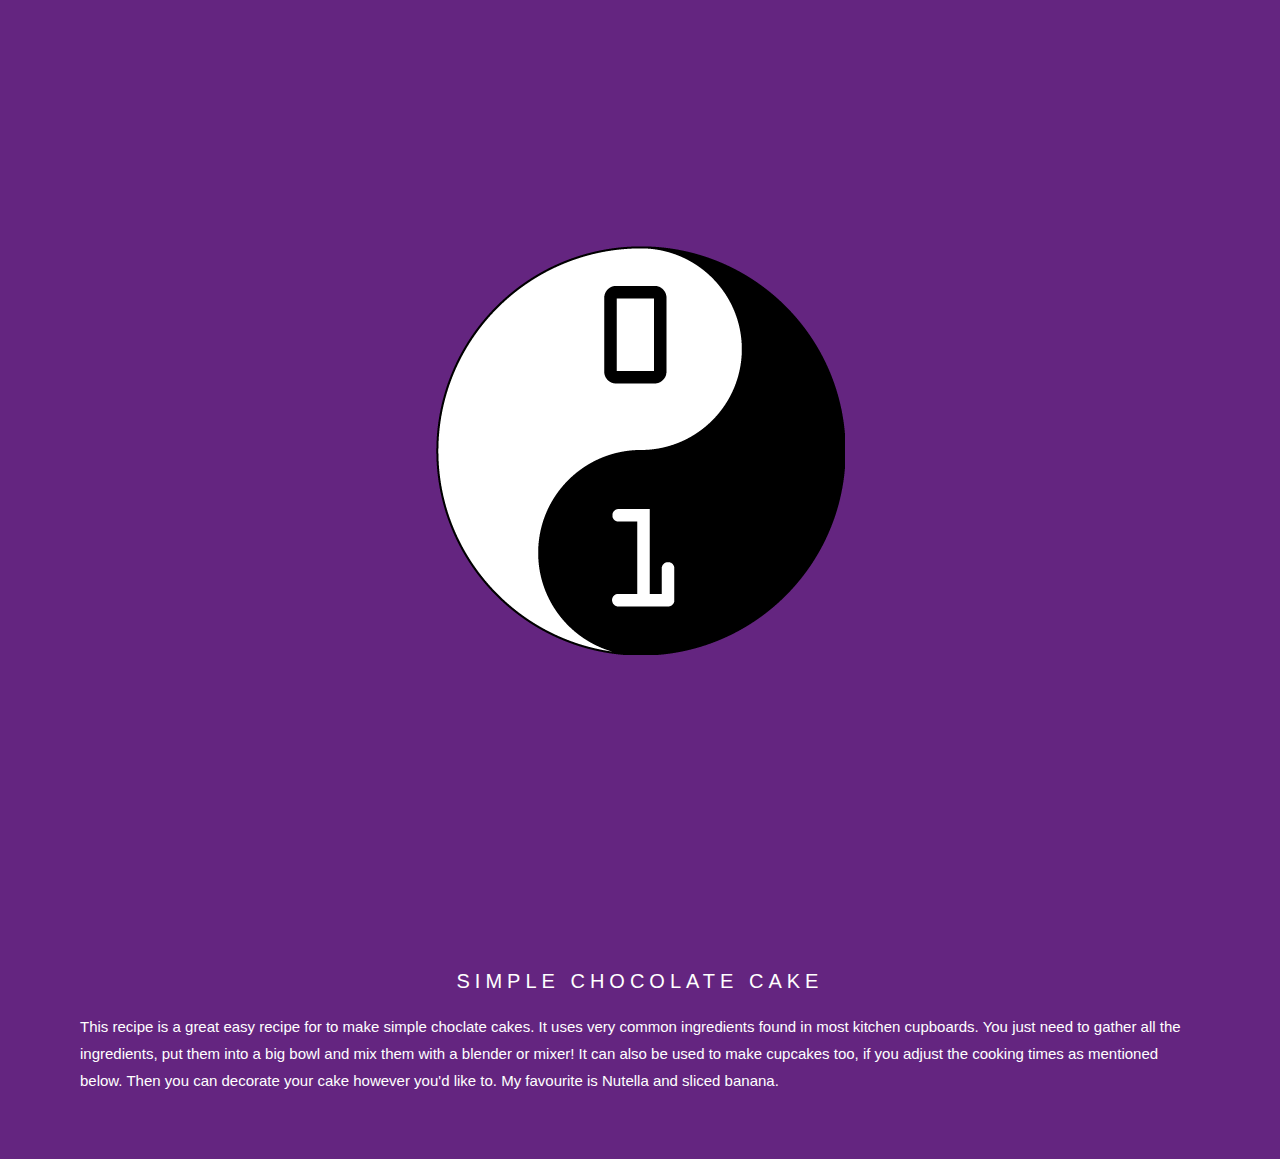
==== starterSource/starterSource/index.html @ d5902340 "Initial commit" ====
<!DOCTYPE html>
<html>
  <head>
    <meta name="viewport" content="width=device-width, initial-scale=1">
    <link rel="stylesheet" type="text/css" href="style.css">
  </head>
  
  <div class="cd-logo">
    
  </div>
  
  <div class="textSection">
    <h3>SIMPLE CHOCOLATE CAKE</h3>
    <p>This recipe is a great easy recipe for to make simple choclate cakes.
    It uses very common ingredients found in most kitchen cupboards.
    You just need to gather all the ingredients, put them into a big bowl
    and mix them with a blender or mixer!
    It can also be used to make cupcakes too, if you adjust
    the cooking times as mentioned below.
    Then you can decorate your cake however you'd like to.
    My favourite is Nutella and sliced banana. 
    </p>
  </div>
  
</html>
---- starterSource/starterSource/style.css ----
body, html {
  height: 100%;
  margin: 0;
  font: 400 15px/1.8 "Lato", sans-serif;
  color: White;
}

.cd-logo {
  position: relative;
  background-position: center;
  background-repeat: no-repeat;
  background-color: #642580;
  background-size: cover;
  min-height: 100%;
}

.cd-logo {
  background-image: url("CoderDojo.png");
  min-height: 100%;
  background-size: auto;
}

h3 {
  letter-spacing: 5px;
  text-transform: uppercase;
  font: 20px "Lato", sans-serif;
  color: white;
  text-align:center
}

.textSection {
  background-color:#642580;
  padding:50px 80px;
}
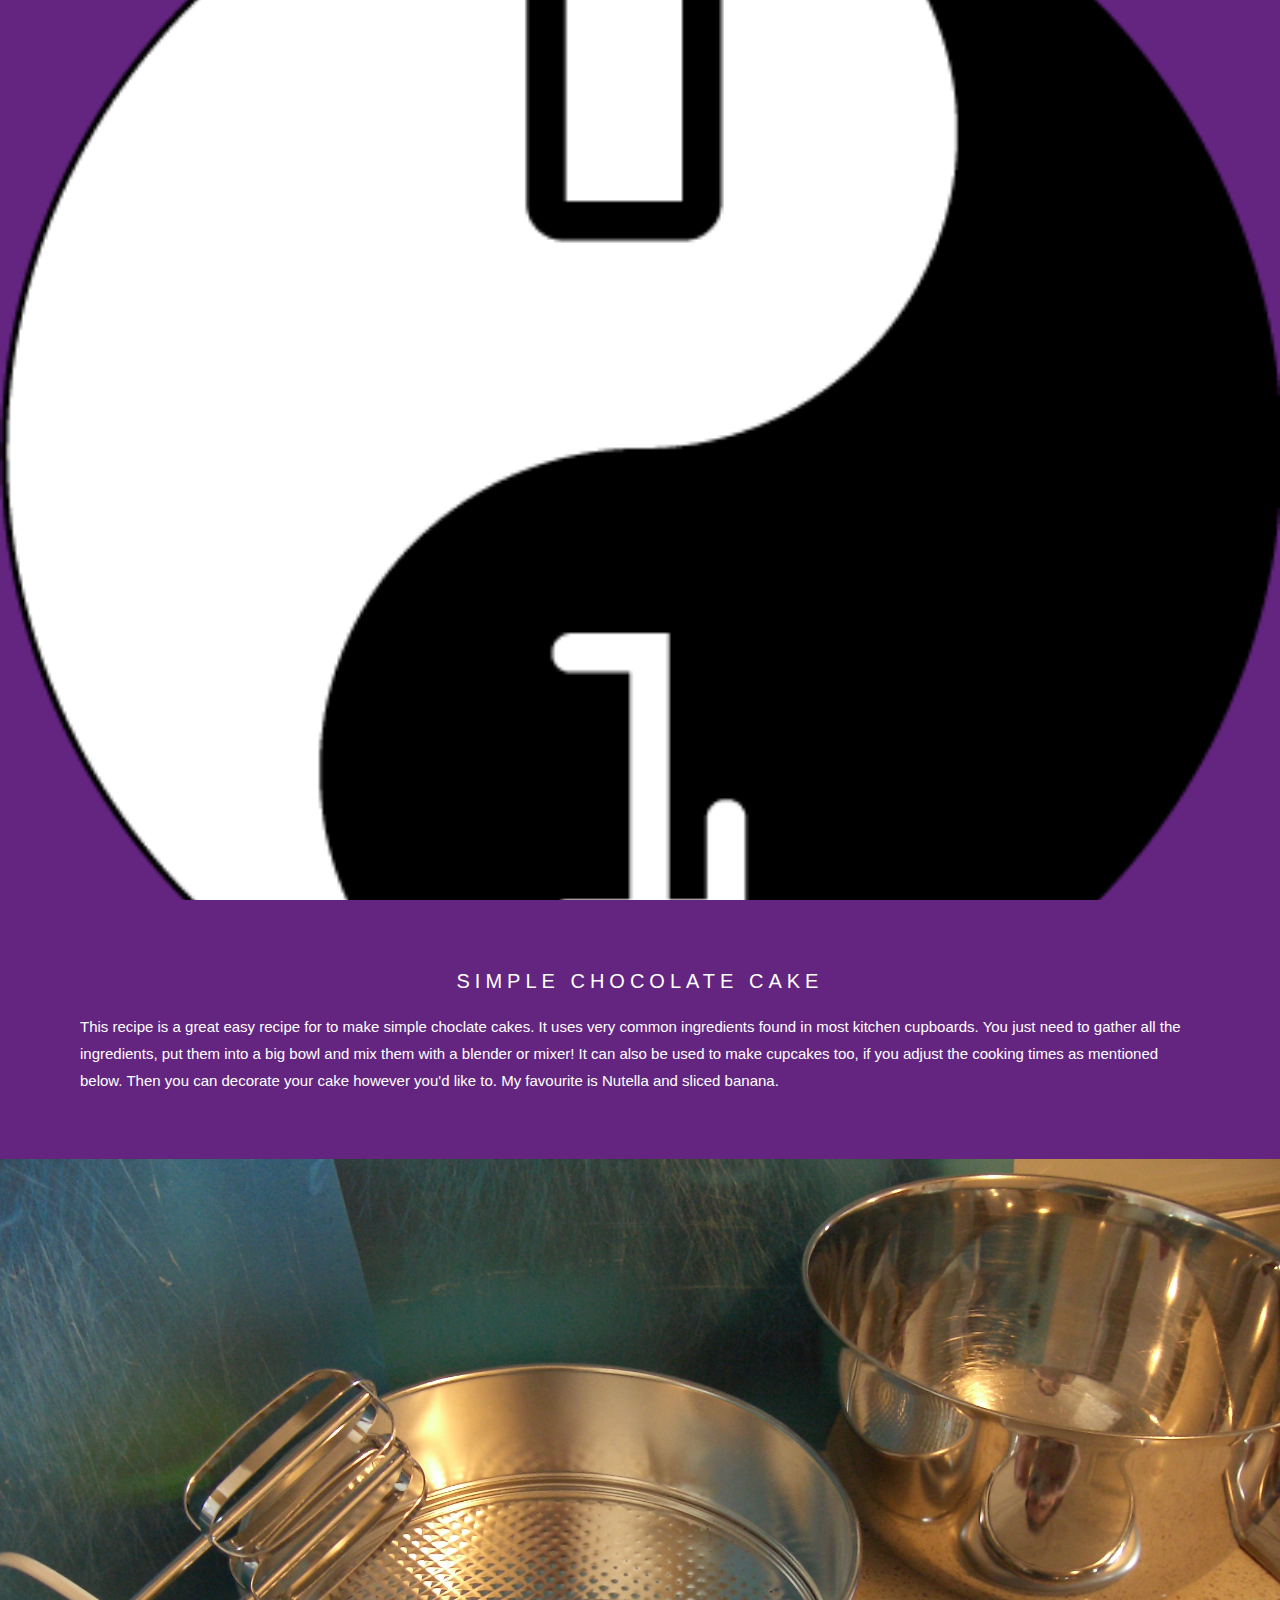
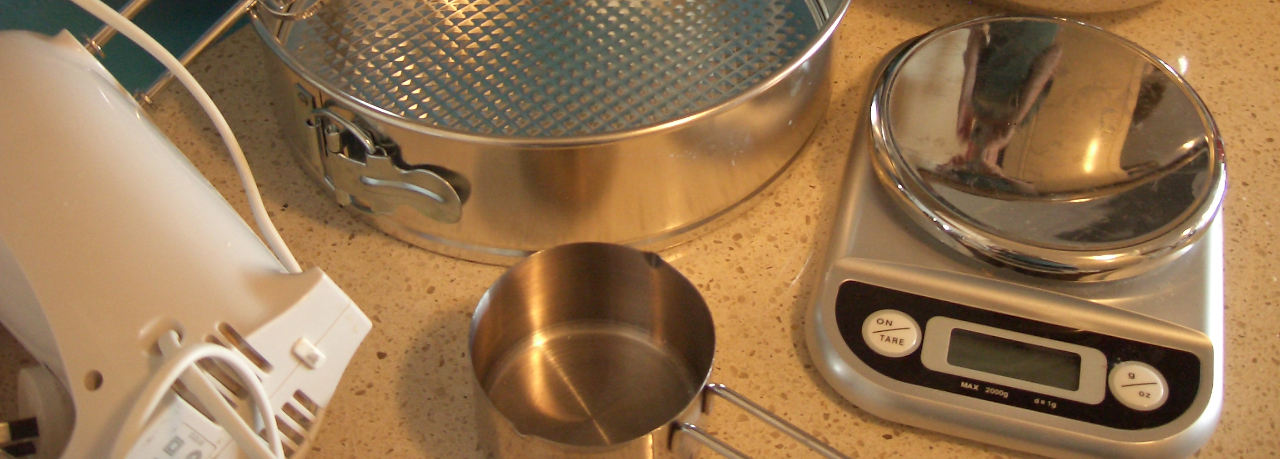
==== commit 6ad3eb28: "Updated website" ====
--- a/starterSource/starterSource/index.html
+++ b/starterSource/starterSource/index.html
@@ -22,4 +22,8 @@
     </p>
   </div>
   
+<div class="kitchen-equipment">
+
+</div>
+
 </html>--- a/starterSource/starterSource/style.css
+++ b/starterSource/starterSource/style.css
@@ -31,4 +31,17 @@
 .textSection {
   background-color:#642580;
   padding:50px 80px;
+}
+
+.kitchen-equipment{
+  background-image: url("utensils.JPG");
+}
+
+.cd-logo, .kitchen-equipment{
+  position:relative;
+  background-position:center;
+  background-repeat: no-repeat;
+  background-color: #642580;
+  background-size: cover;
+  min-height:100%;
 }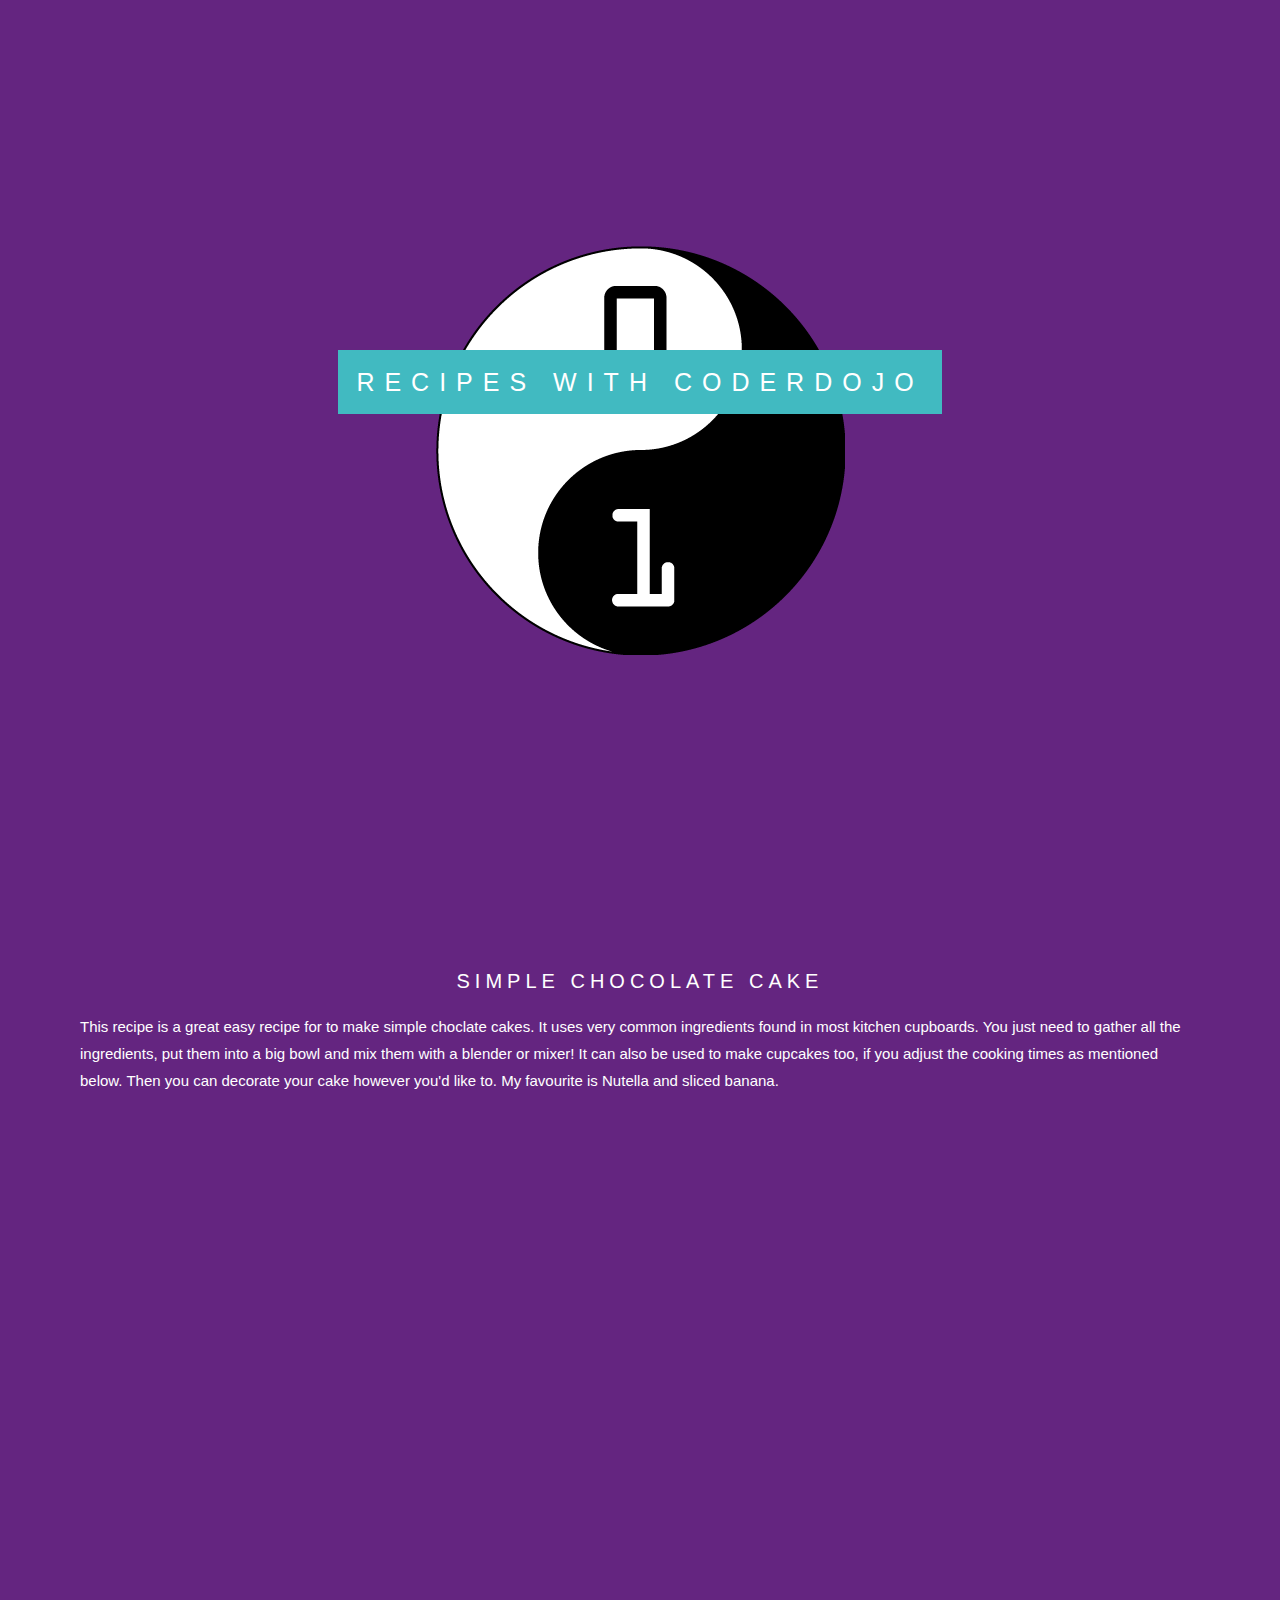
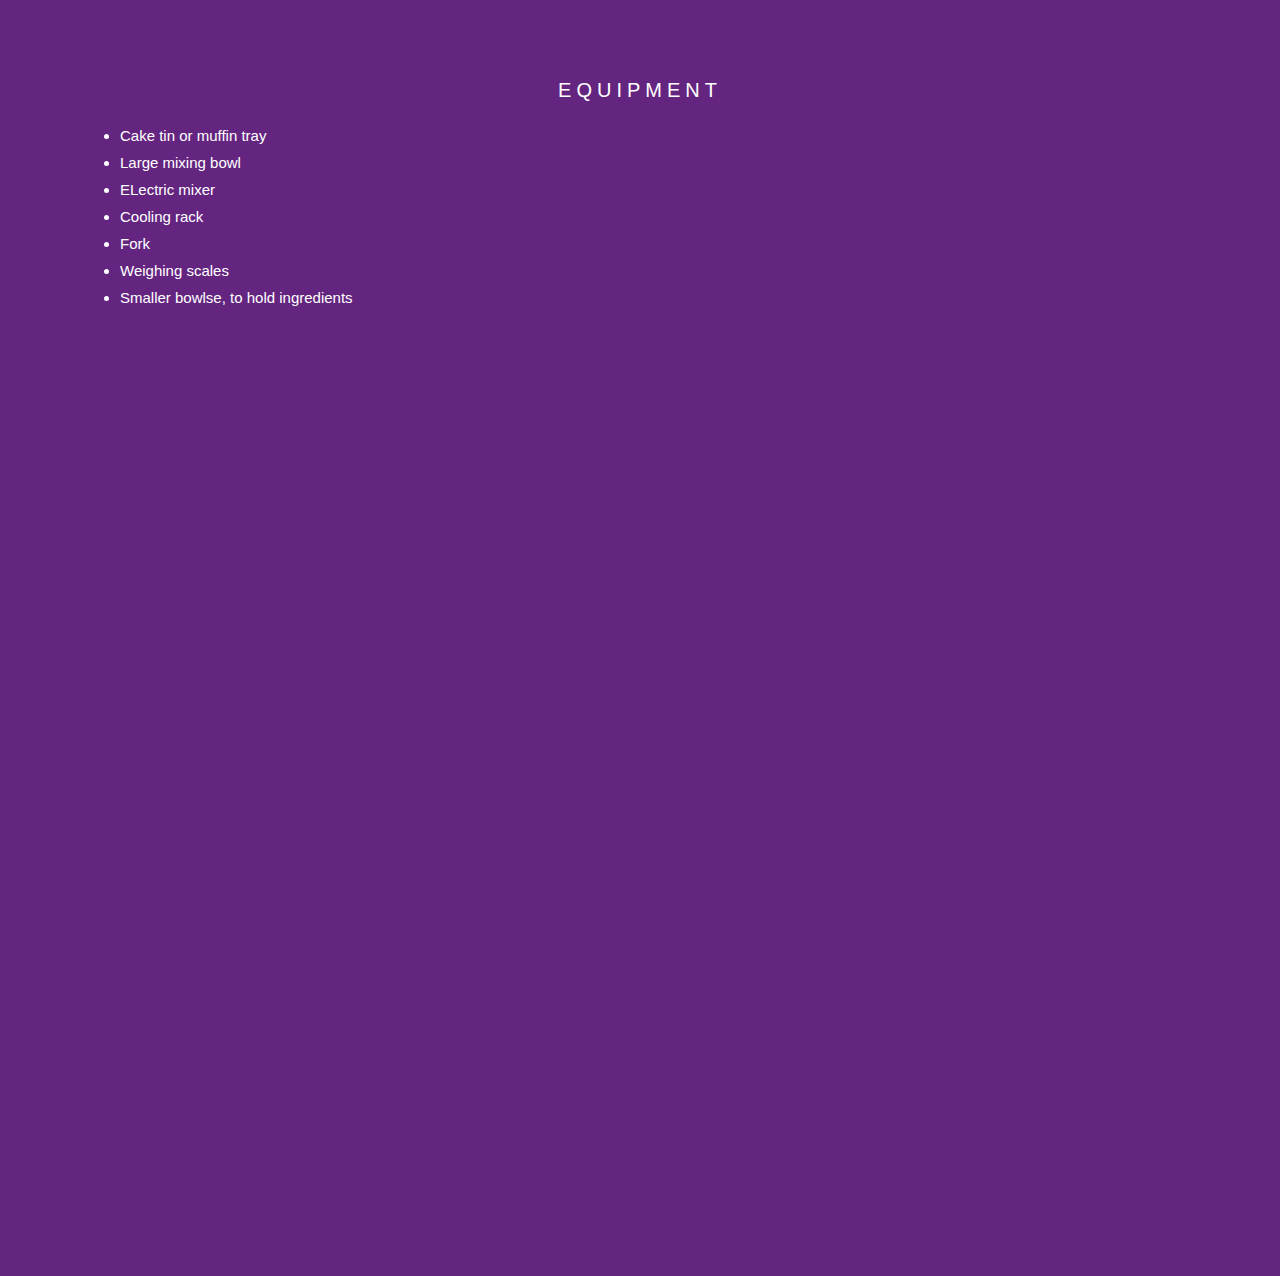
==== commit f94ba8b6: "Added scroll and title" ====
--- a/starterSource/starterSource/index.html
+++ b/starterSource/starterSource/index.html
@@ -6,7 +6,9 @@
   </head>
   
   <div class="cd-logo">
-    
+    <div class="caption">
+      <span class="border" >RECIPES WITH CODERDOJO</span>
+    </div>
   </div>
   
   <div class="textSection">
@@ -21,9 +23,25 @@
     My favourite is Nutella and sliced banana. 
     </p>
   </div>
-  
-<div class="kitchen-equipment">
+
+  <div class="kitchen-equipment">
+
+  </div>
+
+<div class="textSection">
+  <h3>EQUIPMENT</h3>
+  <ul>
+    <li>Cake tin or muffin tray</li>
+    <li>Large mixing bowl</li>
+    <li>ELectric mixer</li>
+    <li>Cooling rack</li>
+    <li>Fork</li>
+    <li>Weighing scales</li>
+    <li>Smaller bowlse, to hold ingredients</li>
+  </ul>
+</div>
+
+<div class="cake-ingredients">
 
 </div>
-
 </html>--- a/starterSource/starterSource/style.css
+++ b/starterSource/starterSource/style.css
@@ -5,13 +5,26 @@
   color: White;
 }
 
-.cd-logo {
+.cd-logo, .kitchen-equipment, .cake-ingredients {
   position: relative;
   background-position: center;
   background-repeat: no-repeat;
   background-color: #642580;
   background-size: cover;
   min-height: 100%;
+
+  background-attachment: fixed;
+}
+
+.cd-logo, .kitchen-equipment {
+  position: relative;
+  background-position: center;
+  background-repeat: no-repeat;
+  background-color: #642580;
+  background-size: cover;
+
+  background-attachment: fixed;
+  min-height: 50%;
 }
 
 .cd-logo {
@@ -37,11 +50,21 @@
   background-image: url("utensils.JPG");
 }
 
-.cd-logo, .kitchen-equipment{
-  position:relative;
-  background-position:center;
-  background-repeat: no-repeat;
-  background-color: #642580;
-  background-size: cover;
-  min-height:100%;
+.cake-ingredients{
+  background-image: url("ingredients.jpg");
+}
+
+.caption{
+  position:absolute;
+  top:40%;
+  width:100%;
+  text-align:center;
+}
+
+.border{
+  background-color:#41BAC1;
+  color:white;
+  padding:18px;
+  font-size:25px;
+  letter-spacing:10px;
 }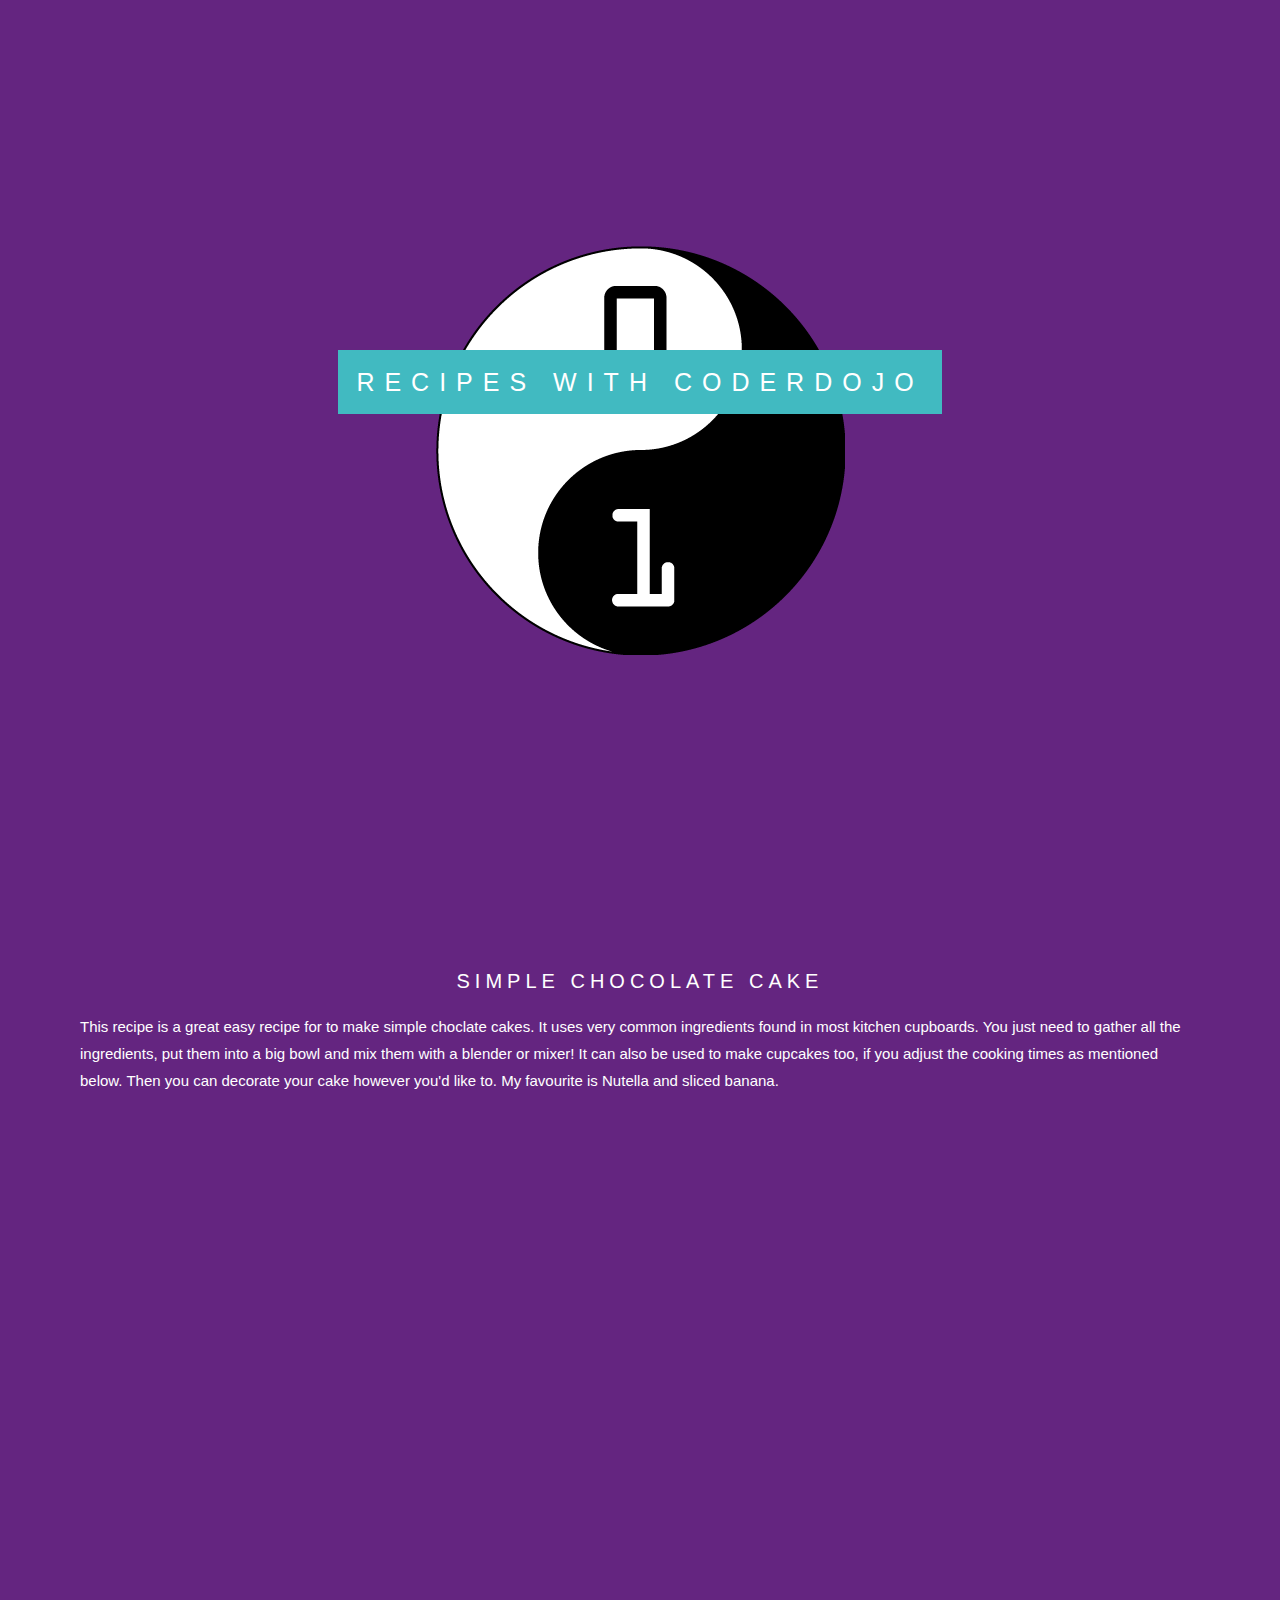
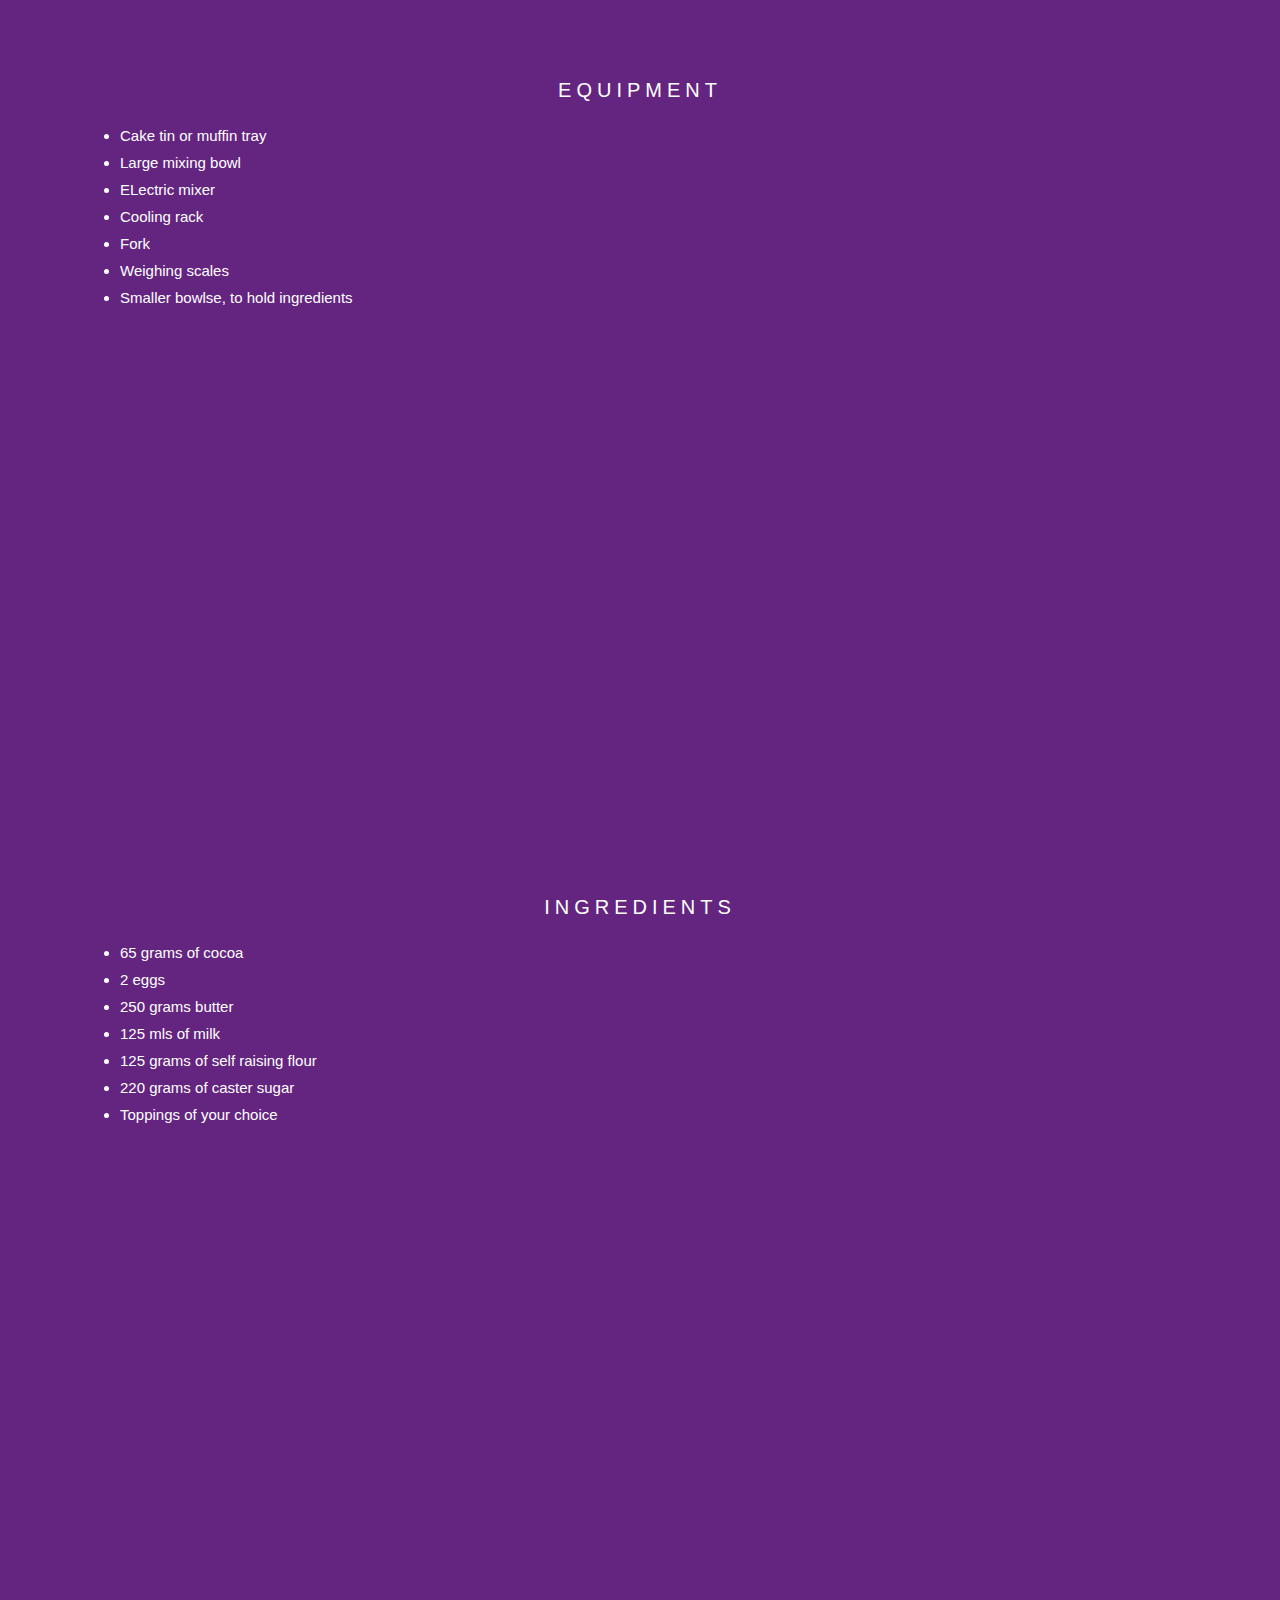
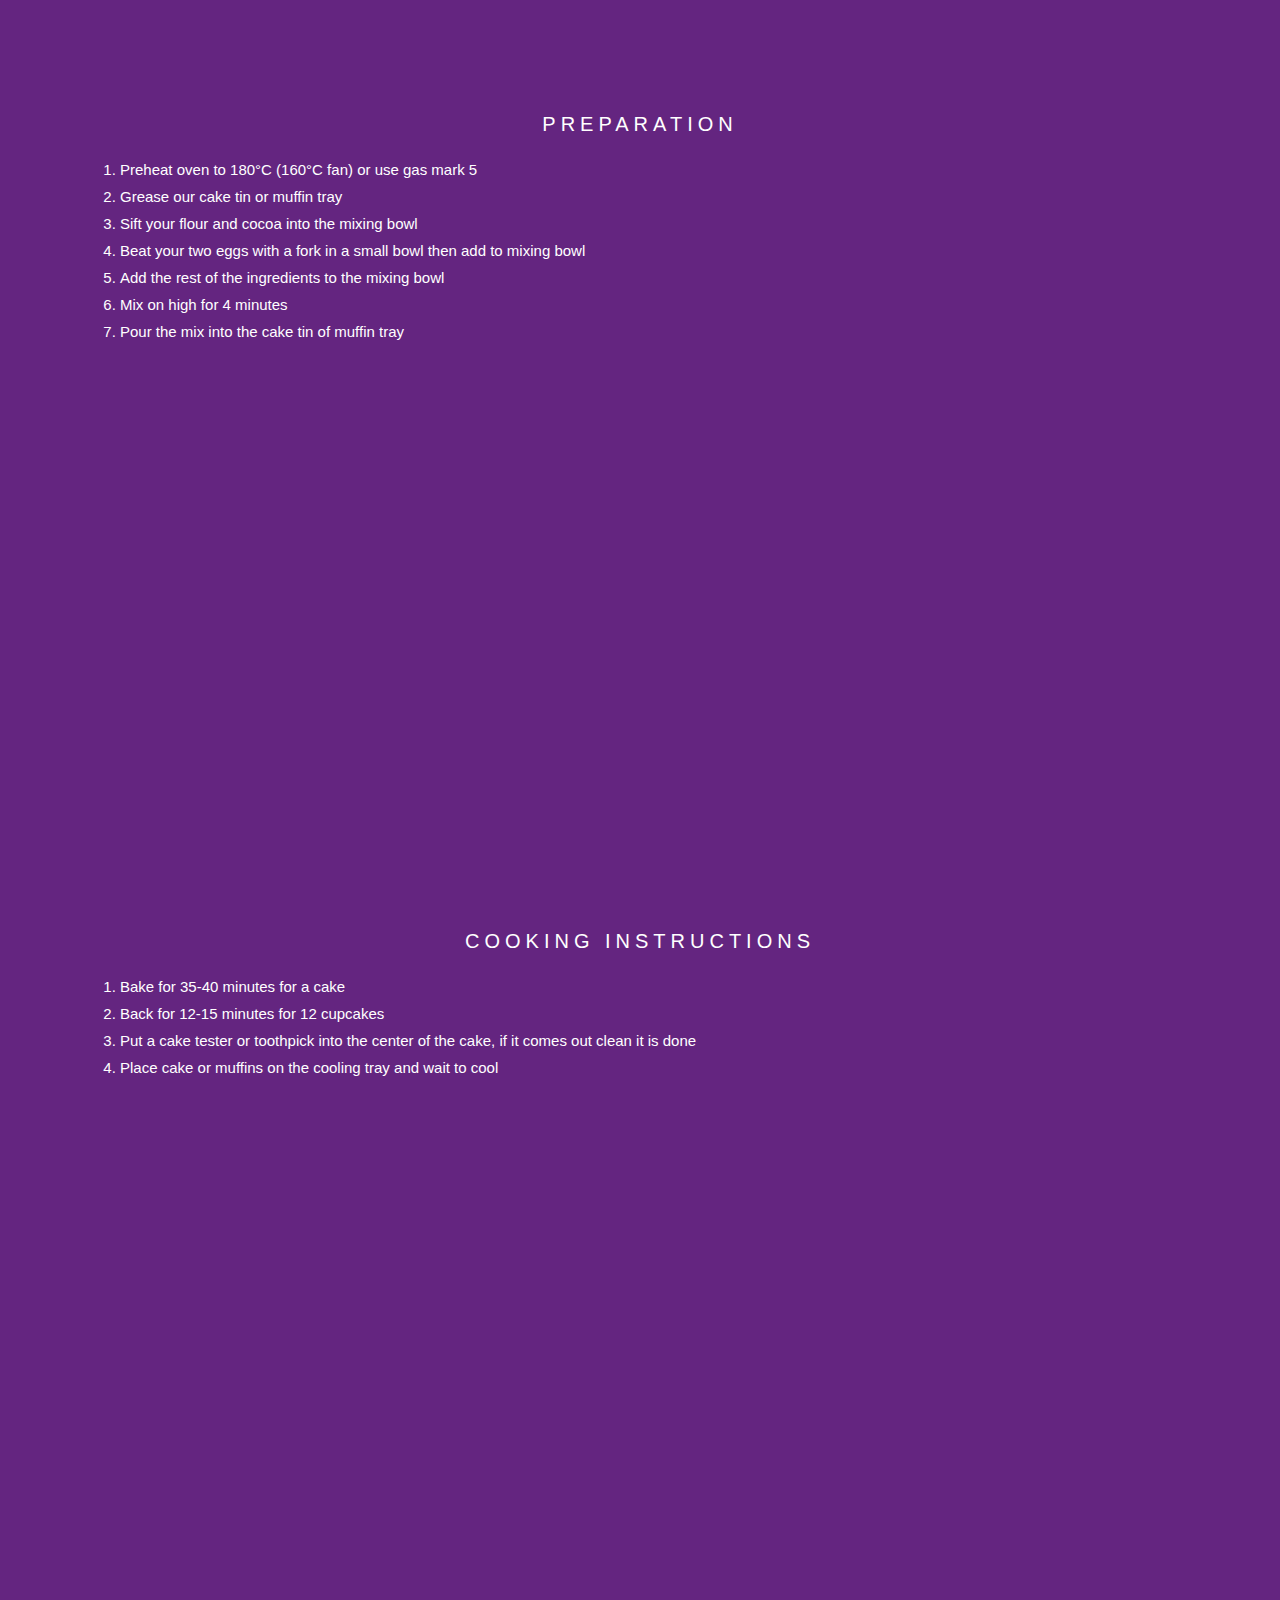
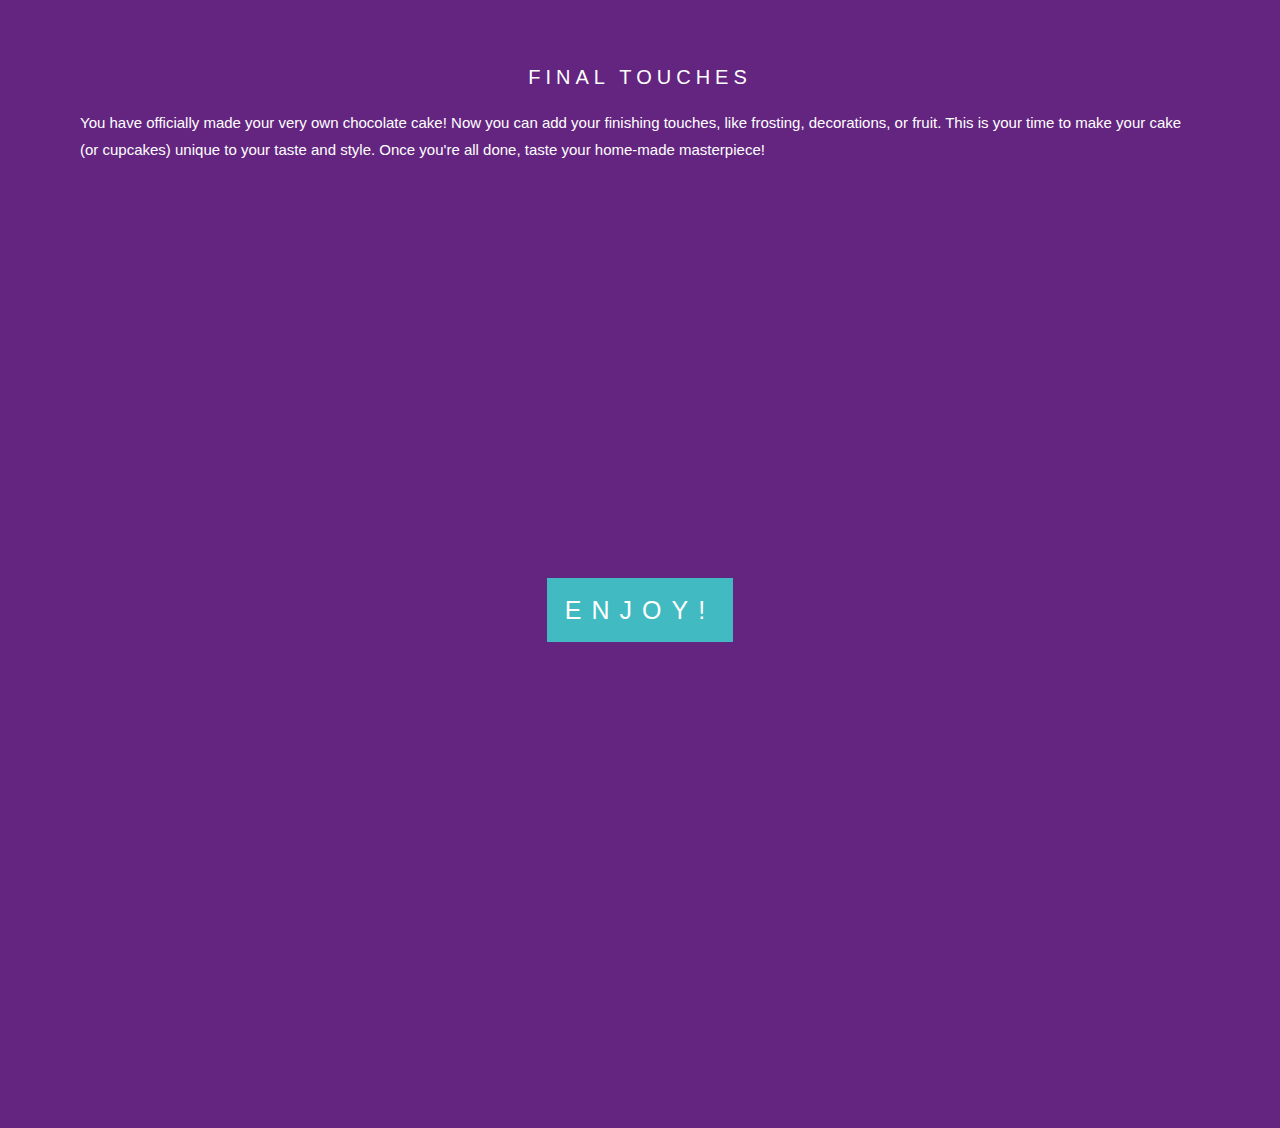
==== commit 27bfb93b: "Created more sections for website" ====
--- a/starterSource/starterSource/index.html
+++ b/starterSource/starterSource/index.html
@@ -24,7 +24,7 @@
     </p>
   </div>
 
-  <div class="kitchen-equipment">
+  <div class = "cake">
 
   </div>
 
@@ -41,7 +41,69 @@
   </ul>
 </div>
 
+<div class="kitchen-equipment">
+
+</div>
+
+<div class="textSection">
+  <h3>INGREDIENTS</h3>
+  <ul>
+    <li>65 grams of cocoa</li>
+    <li>2 eggs</li>
+    <li>250 grams butter</li>
+    <li>125 mls of milk</li>
+    <li>125 grams of self raising flour</li>
+    <li>220 grams of caster sugar</li>
+    <li>Toppings of your choice</li>
+  </ul>
+</div>
+
 <div class="cake-ingredients">
 
 </div>
+
+<div class="textSection">
+  <h3>PREPARATION</h3>
+  <ol>
+    <li>Preheat oven to 180°C (160°C fan) or use gas mark 5</li>
+    <li>Grease our cake tin or muffin tray</li>
+    <li>Sift your flour and cocoa into the mixing bowl</li>
+    <li>Beat your two eggs with a fork in a small bowl then add to mixing bowl</li>
+    <li>Add the rest of the ingredients to the mixing bowl</li>
+    <li>Mix on high for 4 minutes</li>
+    <li>Pour the mix into the cake tin of muffin tray</li>
+  </ol>
+</div>
+
+<div class="preparation">
+
+</div>
+
+<div class="textSection">
+  <h3>COOKING INSTRUCTIONS</h3>
+  <ol>
+    <li>Bake for 35-40 minutes for a cake</li>
+    <li>Back for 12-15 minutes for 12 cupcakes</li>
+    <li>Put a cake tester or toothpick into the center of the cake, if it comes out clean it is done</li>
+    <li>Place cake or muffins on the cooling tray and wait to cool</li>
+    </ol>
+</div>
+
+<div class="cooking">
+
+</div>
+
+<div class="textSection">
+  <h3>FINAL TOUCHES</h3>
+  <p>You have officially made your very own chocolate cake! Now you can add your finishing touches, like frosting, decorations, or fruit.
+    This is your time to make your cake (or cupcakes) unique to your taste and style.
+    Once you're all done, taste your home-made masterpiece!</p>
+</div>
+
+<div class="roseCake">
+<div class="caption">
+  <span class="border">ENJOY!</span>
+</div>
+</div>
+
 </html>--- a/starterSource/starterSource/style.css
+++ b/starterSource/starterSource/style.css
@@ -5,7 +5,7 @@
   color: White;
 }
 
-.cd-logo, .kitchen-equipment, .cake-ingredients {
+.cd-logo, .kitchen-equipment, .cake-ingredients, .cake, .preparation, .cooking, .roseCake {
   position: relative;
   background-position: center;
   background-repeat: no-repeat;
@@ -16,7 +16,7 @@
   background-attachment: fixed;
 }
 
-.cd-logo, .kitchen-equipment {
+.cd-logo, .kitchen-equipment, .cake-ingredients, .cake, .preparation, .cooking {
   position: relative;
   background-position: center;
   background-repeat: no-repeat;
@@ -54,6 +54,23 @@
   background-image: url("ingredients.jpg");
 }
 
+.cake{
+  background-image: url("img_parallax.jpg");
+}
+
+.preparation{
+  background-image:url("mixer.jpg");
+}
+
+.cooking{
+  background-image:url("oven.jpg");
+}
+
+.roseCake{
+  background-image:url("rosecake.jpg");
+  
+}
+
 .caption{
   position:absolute;
   top:40%;
